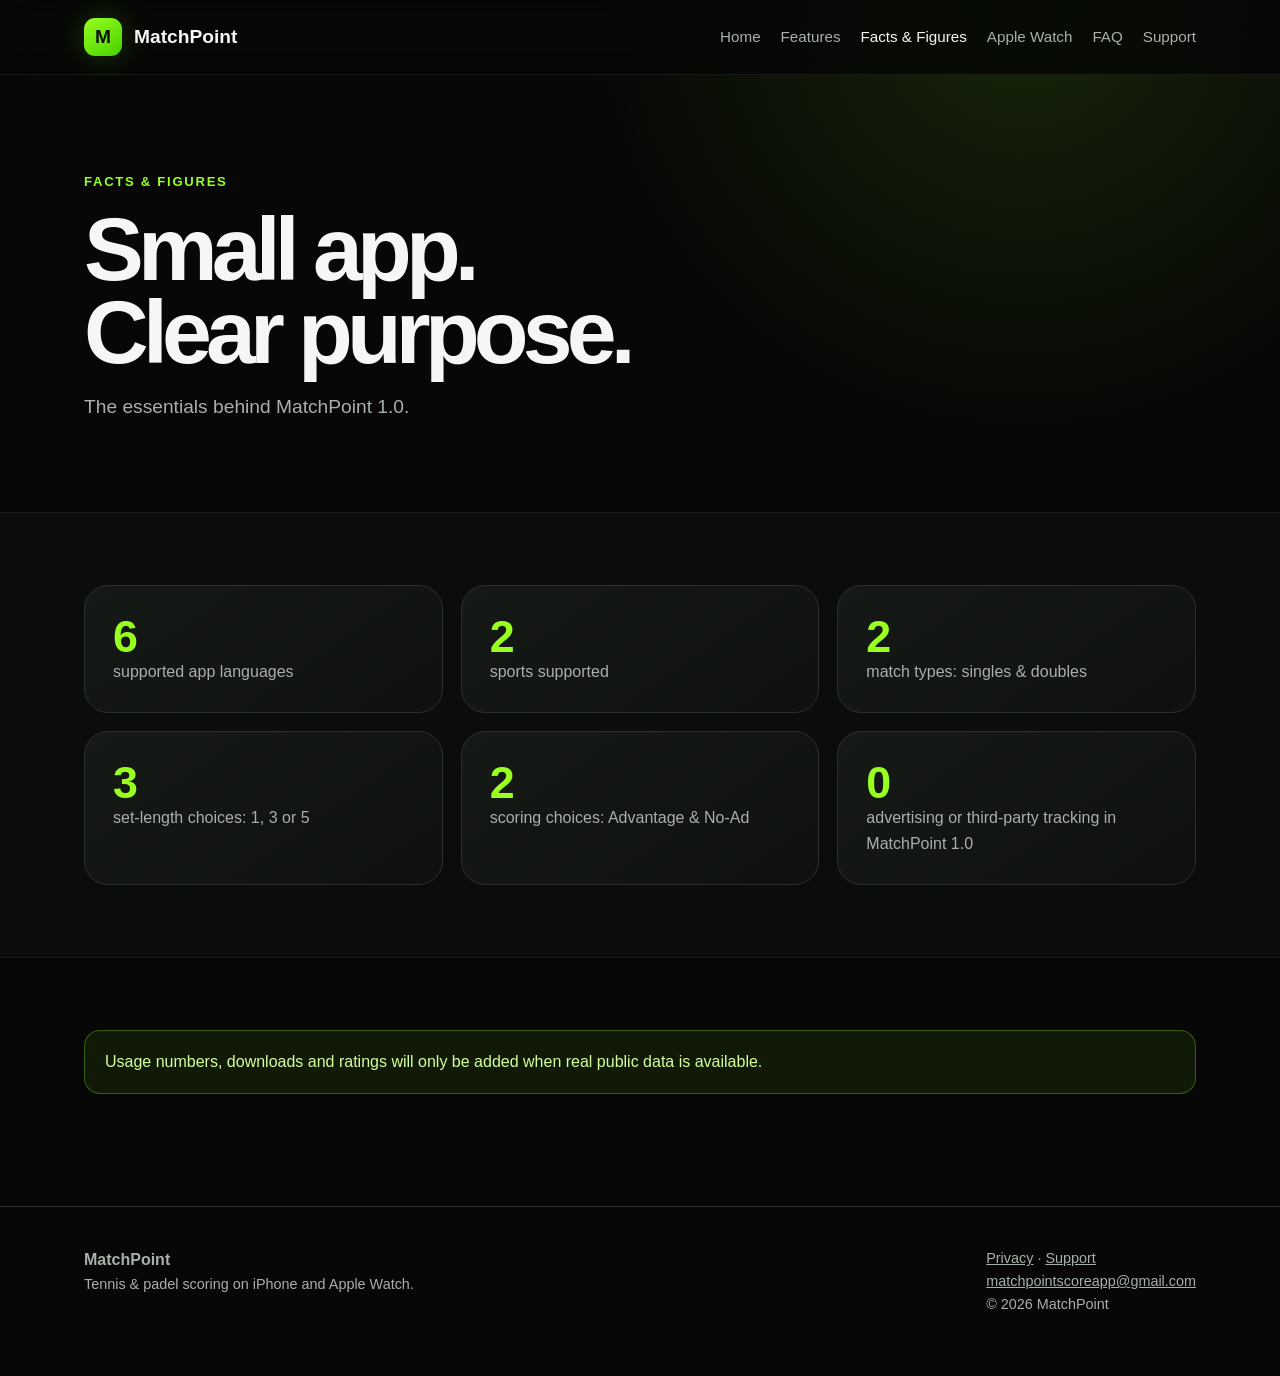
==== facts.html @ 8d011625 "Add MatchPoint website" ====
<!doctype html><html lang="en"><head><meta charset="utf-8"><meta name="viewport" content="width=device-width,initial-scale=1"><title>Facts & Figures · MatchPoint</title><meta name="description" content="Facts and figures about the current MatchPoint app."><link rel="stylesheet" href="styles.css"></head><body><header><div class="wrap nav"><a class="brand" href="index.html"><span class="logo">M</span><span>MatchPoint</span></a><nav><a class="" href="index.html">Home</a><a class="" href="features.html">Features</a><a class="active" href="facts.html">Facts & Figures</a><a class="" href="watch.html">Apple Watch</a><a class="" href="faq.html">FAQ</a><a class="" href="support.html">Support</a></nav></div></header><main><section class="hero"><div class="wrap"><div class="kicker">Facts & Figures</div><h1>Small app.<br>Clear purpose.</h1><p class="lead">The essentials behind MatchPoint 1.0.</p></div></section><section class="section alt"><div class="wrap grid-3"><div class="stat"><strong>6</strong><span>supported app languages</span></div><div class="stat"><strong>2</strong><span>sports supported</span></div><div class="stat"><strong>2</strong><span>match types: singles & doubles</span></div><div class="stat"><strong>3</strong><span>set-length choices: 1, 3 or 5</span></div><div class="stat"><strong>2</strong><span>scoring choices: Advantage & No-Ad</span></div><div class="stat"><strong>0</strong><span>advertising or third-party tracking in MatchPoint 1.0</span></div></div></section><section class="section"><div class="wrap"><div class="notice">Usage numbers, downloads and ratings will only be added when real public data is available.</div></div></section></main><footer><div class="wrap footer-grid"><div><strong>MatchPoint</strong><div class="small">Tennis & padel scoring on iPhone and Apple Watch.</div></div><div class="small"><a href="privacy.html">Privacy</a> · <a href="support.html">Support</a><br><a href="mailto:matchpointscoreapp@gmail.com">matchpointscoreapp@gmail.com</a><br>© 2026 MatchPoint</div></div></footer></body></html>
---- styles.css ----
:root{--bg:#060706;--panel:#121512;--text:#f5f7f5;--muted:#a9b0a9;--line:#2a302a;--accent:#98ff1f;--max:1160px}*{box-sizing:border-box}html{scroll-behavior:smooth}body{margin:0;background:radial-gradient(circle at 80% 0%,rgba(152,255,31,.12),transparent 28rem),var(--bg);color:var(--text);font-family:-apple-system,BlinkMacSystemFont,"SF Pro Display","Segoe UI",Roboto,Helvetica,Arial,sans-serif;line-height:1.6}a{color:inherit}.wrap{max-width:var(--max);margin:auto;padding:0 24px}header{position:sticky;top:0;z-index:50;background:rgba(6,7,6,.82);backdrop-filter:blur(18px);border-bottom:1px solid rgba(255,255,255,.07)}.nav{display:flex;align-items:center;justify-content:space-between;min-height:74px;gap:24px}.brand{display:flex;align-items:center;gap:12px;text-decoration:none;font-weight:800;font-size:1.2rem}.logo{width:38px;height:38px;border-radius:11px;background:linear-gradient(145deg,var(--accent),#45d100);display:grid;place-items:center;color:#0b1008;font-weight:900;box-shadow:0 0 32px rgba(152,255,31,.22)}nav{display:flex;gap:20px;flex-wrap:wrap}nav a{text-decoration:none;color:var(--muted);font-size:.95rem}nav a:hover,nav a.active{color:var(--text)}.hero{padding:96px 0 70px}.hero-grid{display:grid;grid-template-columns:1.15fr .85fr;gap:60px;align-items:center}.kicker{color:var(--accent);font-weight:800;text-transform:uppercase;letter-spacing:.13em;font-size:.82rem}h1{font-size:clamp(3rem,7vw,6.4rem);line-height:.92;letter-spacing:-.065em;margin:.18em 0}h2{font-size:clamp(2rem,4vw,3.6rem);line-height:1.02;letter-spacing:-.045em;margin:.25em 0 .5em}h3{font-size:1.2rem;margin:.1em 0 .35em}.lead{font-size:1.2rem;color:var(--muted);max-width:720px}.cta-row{display:flex;gap:12px;flex-wrap:wrap;margin-top:28px}.btn{display:inline-flex;align-items:center;justify-content:center;padding:13px 18px;border-radius:14px;text-decoration:none;font-weight:750;border:1px solid var(--line)}.btn.primary{background:var(--accent);color:#071000;border-color:var(--accent)}.btn.secondary{background:var(--panel);color:var(--text)}.phone-card{background:linear-gradient(180deg,#1b201b,#0e110e);border:1px solid #2b322b;border-radius:36px;padding:18px;box-shadow:0 28px 70px rgba(0,0,0,.45)}.phone-screen{border-radius:26px;background:#000;padding:24px;min-height:520px;display:flex;flex-direction:column;justify-content:space-between}.score-top{display:flex;justify-content:space-between;color:var(--muted);font-size:.92rem}.score{font-size:5rem;letter-spacing:-.08em;font-weight:900;line-height:1}.score .accent{color:var(--accent)}.mini-card{background:#171a17;border:1px solid #252a25;padding:16px;border-radius:18px;margin-top:12px}.section{padding:72px 0}.section.alt{background:#0b0d0b;border-top:1px solid #161a16;border-bottom:1px solid #161a16}.grid-3{display:grid;grid-template-columns:repeat(3,1fr);gap:18px}.grid-2{display:grid;grid-template-columns:repeat(2,1fr);gap:18px}.card{background:var(--panel);border:1px solid var(--line);border-radius:22px;padding:24px}.card p{color:var(--muted);margin-bottom:0}.stat{padding:28px;border-radius:24px;background:linear-gradient(145deg,#161a16,#0e110e);border:1px solid var(--line)}.stat strong{display:block;font-size:2.8rem;line-height:1;color:var(--accent);letter-spacing:-.05em}.stat span{color:var(--muted)}.watch-demo{display:grid;grid-template-columns:.8fr 1.2fr;gap:52px;align-items:center}.watch{width:260px;aspect-ratio:1/1.2;background:#161916;border:14px solid #2a2d2a;border-radius:72px;padding:24px;margin:auto;box-shadow:0 24px 60px rgba(0,0,0,.45)}.watch-inner{height:100%;border-radius:48px;background:#000;display:flex;flex-direction:column;align-items:center;justify-content:center;text-align:center}.watch-score{font-size:3.7rem;font-weight:900;letter-spacing:-.08em}.watch-score b{color:var(--accent)}.list{padding:0;list-style:none}.list li{padding:12px 0;border-bottom:1px solid var(--line);color:var(--muted)}.list li:last-child{border-bottom:0}.list strong{color:var(--text)}.faq details{background:var(--panel);border:1px solid var(--line);border-radius:18px;padding:18px 20px;margin:12px 0}.faq summary{cursor:pointer;font-weight:750}.faq p{color:var(--muted)}.notice{padding:18px 20px;border-radius:16px;background:rgba(152,255,31,.08);border:1px solid rgba(152,255,31,.3);color:#d6ff9e}footer{padding:40px 0 60px;color:var(--muted);border-top:1px solid var(--line);margin-top:40px}.footer-grid{display:flex;justify-content:space-between;gap:30px;flex-wrap:wrap}.small{font-size:.9rem;color:var(--muted)}@media(max-width:850px){.hero-grid,.watch-demo,.grid-3,.grid-2{grid-template-columns:1fr}nav{display:none}.hero{padding-top:64px}h1{font-size:3.6rem}}
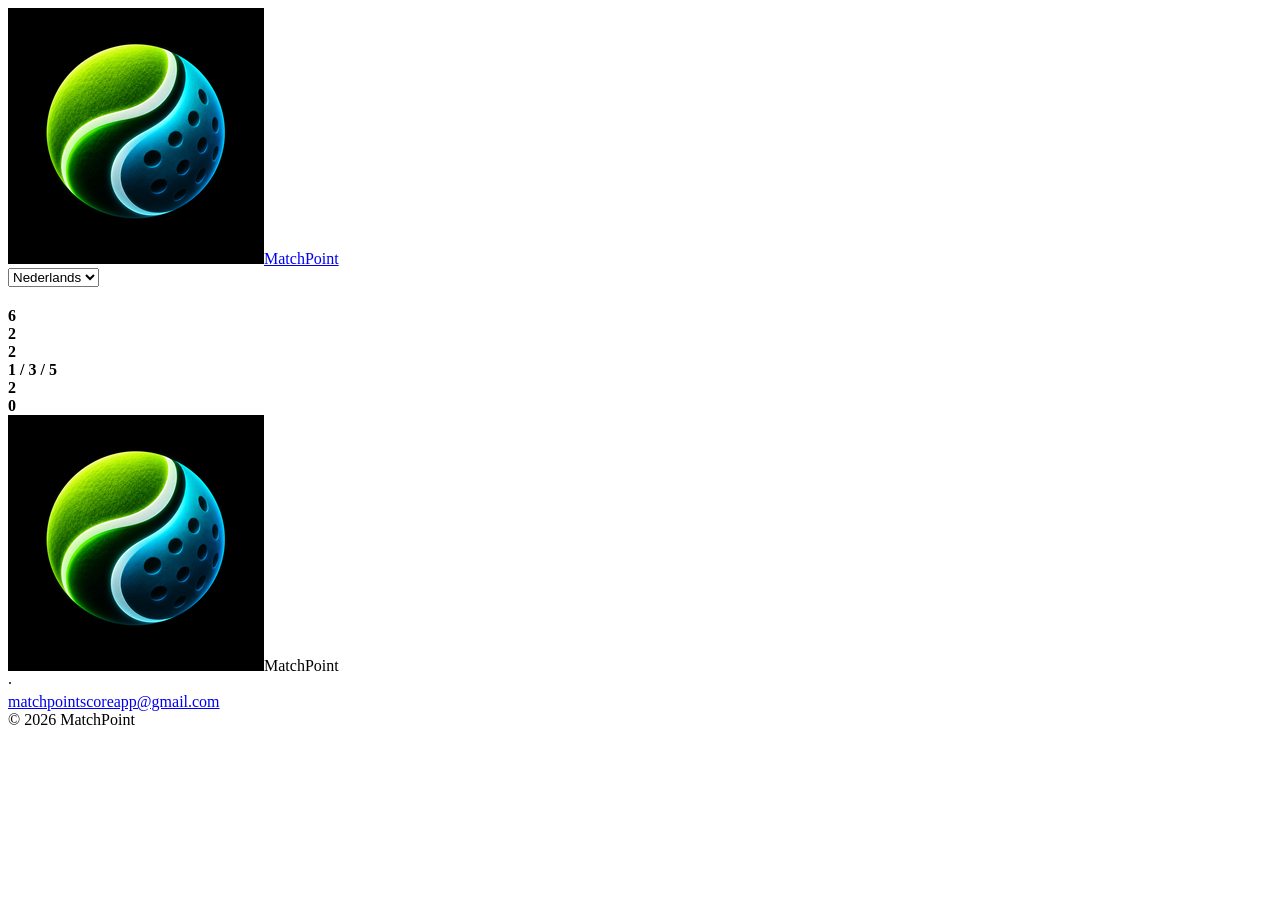
==== commit 1fe1d0a8: "Add files via upload" ====
--- a/facts.html
+++ b/facts.html
@@ -1 +1,23 @@
-<!doctype html><html lang="en"><head><meta charset="utf-8"><meta name="viewport" content="width=device-width,initial-scale=1"><title>Facts & Figures · MatchPoint</title><meta name="description" content="Facts and figures about the current MatchPoint app."><link rel="stylesheet" href="styles.css"></head><body><header><div class="wrap nav"><a class="brand" href="index.html"><span class="logo">M</span><span>MatchPoint</span></a><nav><a class="" href="index.html">Home</a><a class="" href="features.html">Features</a><a class="active" href="facts.html">Facts & Figures</a><a class="" href="watch.html">Apple Watch</a><a class="" href="faq.html">FAQ</a><a class="" href="support.html">Support</a></nav></div></header><main><section class="hero"><div class="wrap"><div class="kicker">Facts & Figures</div><h1>Small app.<br>Clear purpose.</h1><p class="lead">The essentials behind MatchPoint 1.0.</p></div></section><section class="section alt"><div class="wrap grid-3"><div class="stat"><strong>6</strong><span>supported app languages</span></div><div class="stat"><strong>2</strong><span>sports supported</span></div><div class="stat"><strong>2</strong><span>match types: singles & doubles</span></div><div class="stat"><strong>3</strong><span>set-length choices: 1, 3 or 5</span></div><div class="stat"><strong>2</strong><span>scoring choices: Advantage & No-Ad</span></div><div class="stat"><strong>0</strong><span>advertising or third-party tracking in MatchPoint 1.0</span></div></div></section><section class="section"><div class="wrap"><div class="notice">Usage numbers, downloads and ratings will only be added when real public data is available.</div></div></section></main><footer><div class="wrap footer-grid"><div><strong>MatchPoint</strong><div class="small">Tennis & padel scoring on iPhone and Apple Watch.</div></div><div class="small"><a href="privacy.html">Privacy</a> · <a href="support.html">Support</a><br><a href="mailto:matchpointscoreapp@gmail.com">matchpointscoreapp@gmail.com</a><br>© 2026 MatchPoint</div></div></footer></body></html>+<!doctype html>
+<html lang="en">
+<head>
+<meta charset="utf-8">
+<meta name="viewport" content="width=device-width,initial-scale=1">
+<title>MatchPoint</title>
+<meta name="theme-color" content="#050605">
+<link rel="icon" href="assets/matchpoint-icon.png">
+<link rel="apple-touch-icon" href="assets/matchpoint-icon.png">
+<link rel="stylesheet" href="assets/styles.css">
+<script src="assets/site.js" defer></script>
+</head>
+<body>
+<header><div class="wrap nav">
+<a class="brand" href="index.html"><img src="assets/matchpoint-icon.png" alt="MatchPoint"><span>MatchPoint</span></a>
+<div class="nav-right"><nav><a href="index.html" class="" data-i18n="nav.home"></a><a href="features.html" class="" data-i18n="nav.features"></a><a href="facts.html" class="active" data-i18n="nav.facts"></a><a href="watch.html" class="" data-i18n="nav.watch"></a><a href="faq.html" class="" data-i18n="nav.faq"></a><a href="support.html" class="" data-i18n="nav.support"></a></nav>
+<select id="langSelect" class="lang-select" aria-label="Language">
+<option value="nl">Nederlands</option><option value="en">English</option><option value="de">Deutsch</option><option value="fr">Français</option><option value="es">Español</option><option value="pt">Português</option>
+</select></div>
+</div></header>
+<main><section class="hero"><div class="wrap"><div class="kicker" data-i18n="facts.kicker"></div><h1 data-i18n="facts.title"></h1><p class="lead" data-i18n="facts.lead"></p></div></section><section class="section alt"><div class="wrap grid-3"><div class="stat"><strong>6</strong><span data-i18n="facts.s1"></span></div><div class="stat"><strong>2</strong><span data-i18n="facts.s2"></span></div><div class="stat"><strong>2</strong><span data-i18n="facts.s3"></span></div><div class="stat"><strong>1 / 3 / 5</strong><span data-i18n="facts.s4"></span></div><div class="stat"><strong>2</strong><span data-i18n="facts.s5"></span></div><div class="stat"><strong>0</strong><span data-i18n="facts.s6"></span></div></div></section><section class="section"><div class="wrap"><div class="notice" data-i18n="facts.note"></div></div></section></main>
+<footer><div class="wrap footer-grid"><div><div class="footer-brand"><img src="assets/matchpoint-icon.png" alt=""><span>MatchPoint</span></div><div class="small" data-i18n="footer.tagline"></div></div><div class="small"><a href="privacy.html" data-i18n="footer.privacy"></a> · <a href="support.html" data-i18n="footer.support"></a><br><a href="mailto:matchpointscoreapp@gmail.com">matchpointscoreapp@gmail.com</a><br>© 2026 MatchPoint</div></div></footer>
+</body></html>
